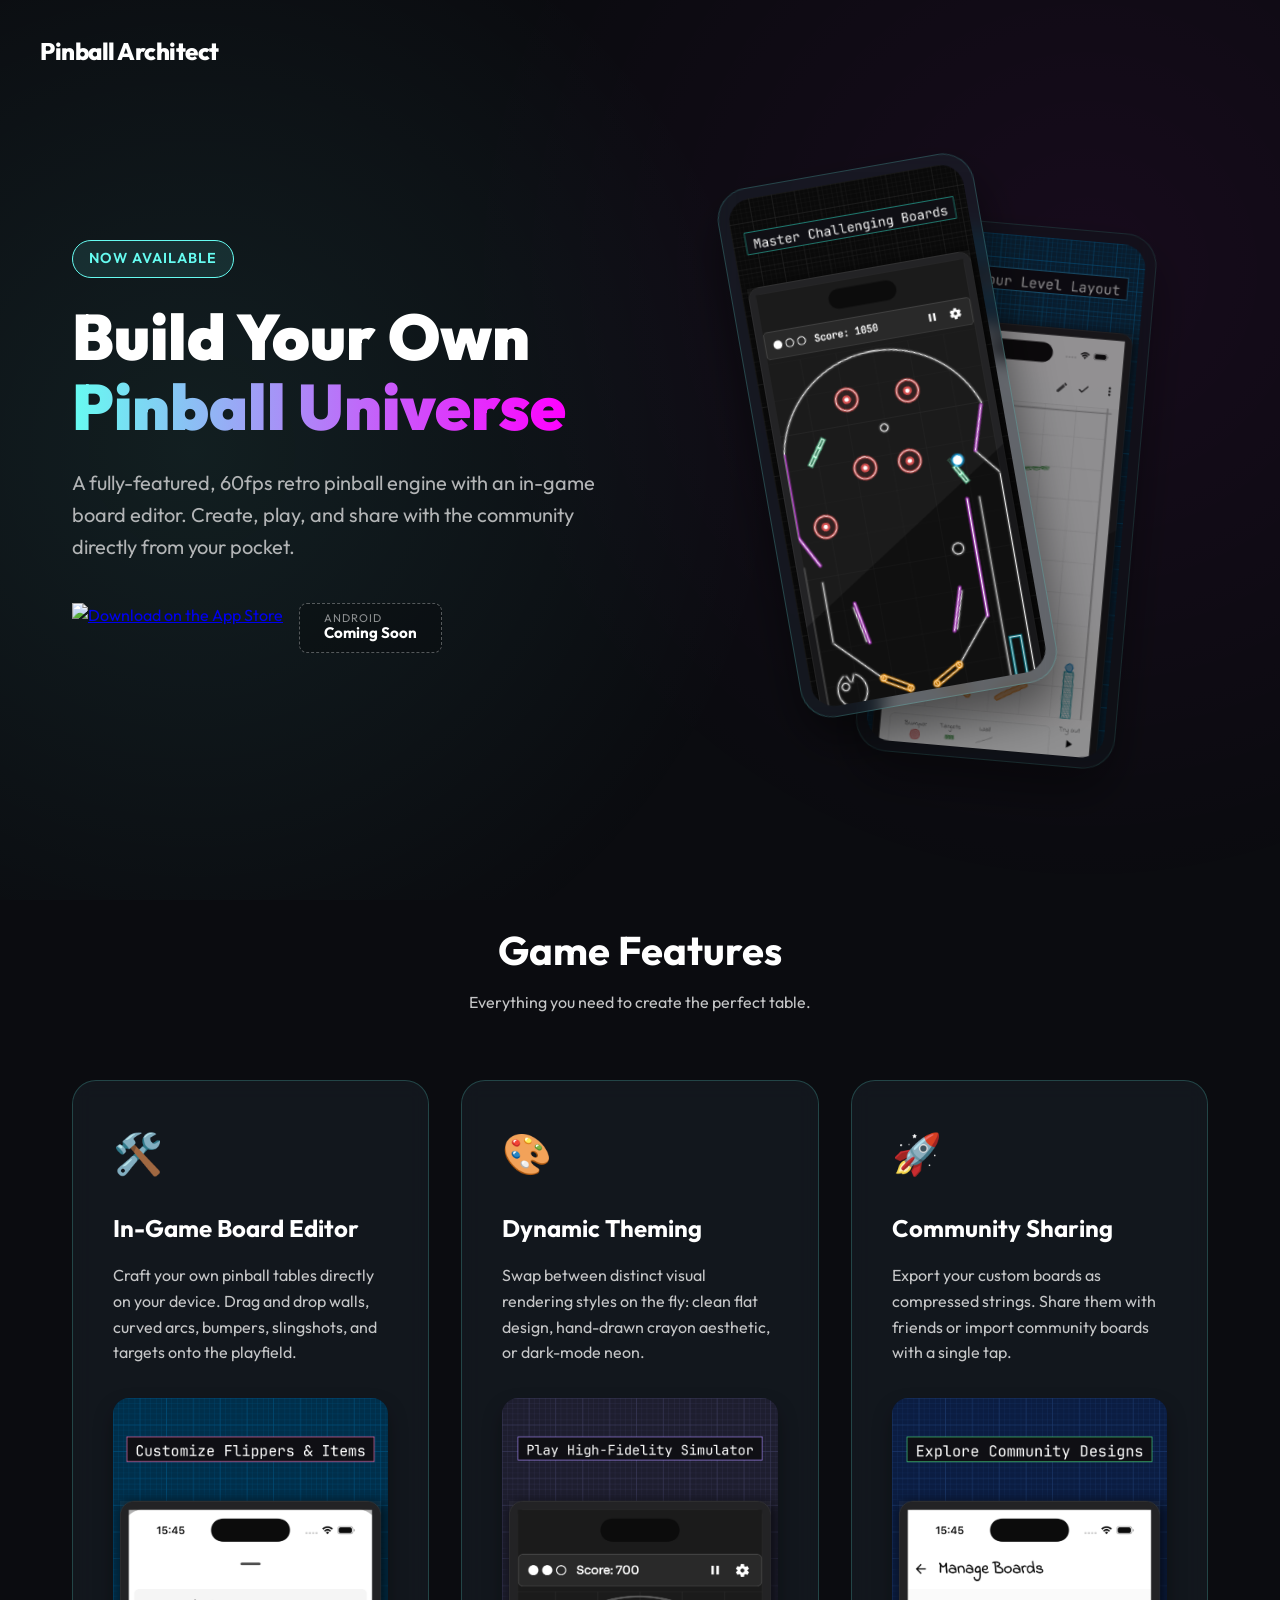
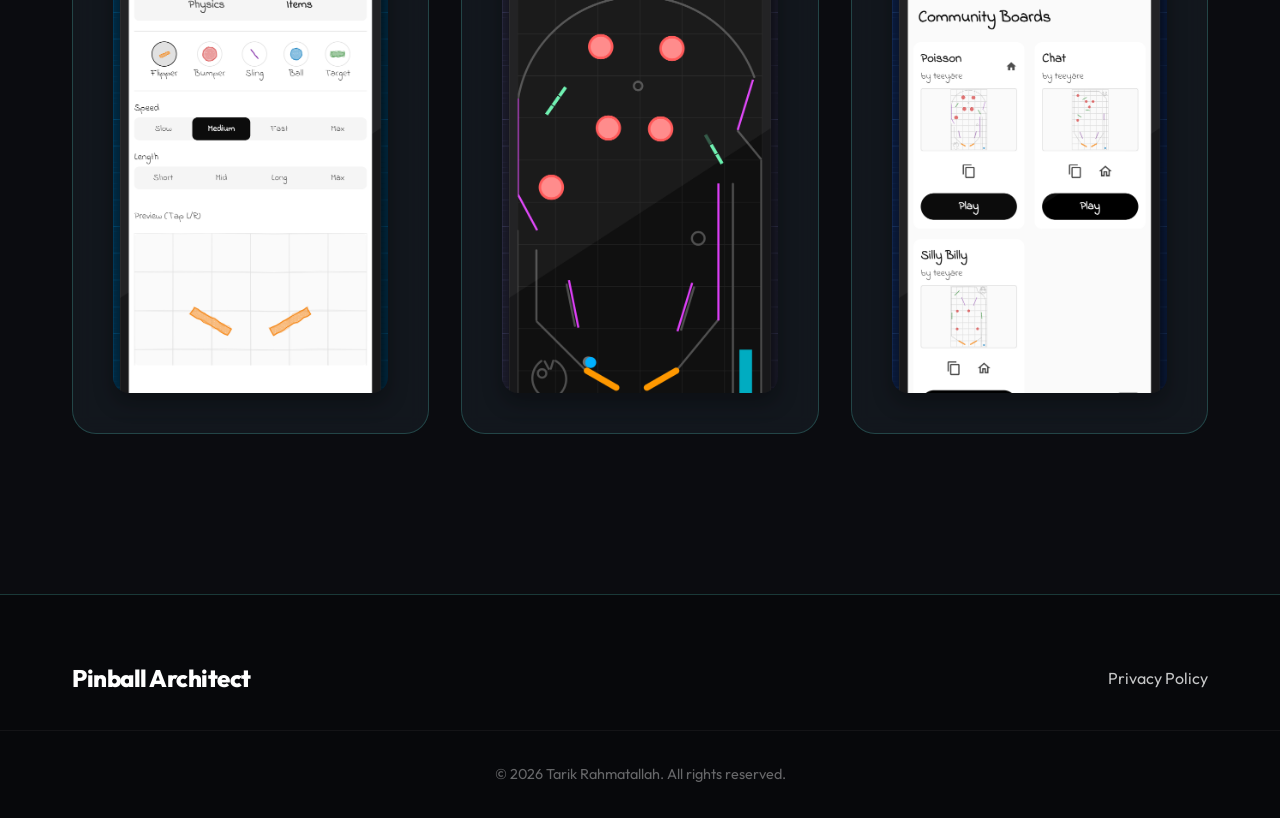
==== index.html @ 0e927c15 "Build Pinball Architect landing page" ====
<!DOCTYPE html>
<html lang="en">
<head>
    <meta charset="UTF-8">
    <meta name="viewport" content="width=device-width, initial-scale=1.0">
    <title>Pinball Architect | Custom 2D Pinball Game</title>
    <meta name="description" content="A fully-featured, custom 2D Pinball game and Board Editor. Build, play, and share custom pinball boards directly on your device.">
    
    <!-- Google Fonts -->
    <link rel="preconnect" href="https://fonts.googleapis.com">
    <link rel="preconnect" href="https://fonts.gstatic.com" crossorigin>
    <link href="https://fonts.googleapis.com/css2?family=Outfit:wght@300;400;600;800;900&display=swap" rel="stylesheet">
    
    <link rel="stylesheet" href="styles.css">
</head>
<body>
    <div class="glow-bg"></div>
    
    <nav class="navbar container">
        <div class="logo">
            Pinball Architect
        </div>
    </nav>

    <header class="hero container">
        <div class="hero-content">
            <div class="badge">Now Available</div>
            <h1 class="hero-title">Build Your Own<br><span class="highlight">Pinball Universe</span></h1>
            <p class="hero-subtitle">A fully-featured, 60fps retro pinball engine with an in-game board editor. Create, play, and share with the community directly from your pocket.</p>
            
            <div class="store-buttons">
                <a href="https://apps.apple.com/app/pinball-architect/id6760352198" target="_blank" class="store-btn ios-btn" title="Download on the App Store">
                    <img src="https://developer.apple.com/assets/elements/badges/download-on-the-app-store.svg" alt="Download on the App Store">
                </a>
                <div class="coming-soon-badge" title="Android Version Coming Soon">
                    <span>Android</span>
                    <strong>Coming Soon</strong>
                </div>
            </div>
        </div>
        <div class="hero-visual">
            <div class="phone-mockup floating-1">
                <img src="assets/images/themes_3.png" alt="Pinball Architect Neon Theme">
            </div>
            <div class="phone-mockup floating-2">
                <img src="assets/images/editor_1.png" alt="Pinball Architect Board Editor">
            </div>
        </div>
    </header>

    <section class="features container">
        <div class="section-header">
            <h2>Game Features</h2>
            <p>Everything you need to create the perfect table.</p>
        </div>

        <div class="feature-grid">
            <div class="feature-card glass-panel">
                <div class="feature-icon">🛠️</div>
                <h3>In-Game Board Editor</h3>
                <p>Craft your own pinball tables directly on your device. Drag and drop walls, curved arcs, bumpers, slingshots, and targets onto the playfield.</p>
                <img class="feature-img" src="assets/images/editor_3.png" alt="Editor">
            </div>
            
            <div class="feature-card glass-panel">
                <div class="feature-icon">🎨</div>
                <h3>Dynamic Theming</h3>
                <p>Swap between distinct visual rendering styles on the fly: clean flat design, hand-drawn crayon aesthetic, or dark-mode neon.</p>
                <div class="themes-showcase">
                    <img src="assets/images/themes_1.png" alt="Basic Theme">
                    <img class="fade-theme" src="assets/images/themes_2.png" alt="Crayon Theme">
                </div>
            </div>

            <div class="feature-card glass-panel">
                <div class="feature-icon">🚀</div>
                <h3>Community Sharing</h3>
                <p>Export your custom boards as compressed strings. Share them with friends or import community boards with a single tap.</p>
                <img class="feature-img" src="assets/images/community_1.png" alt="Community">
            </div>
        </div>
    </section>

    <footer class="footer">
        <div class="container footer-content">
            <div class="logo">
                Pinball Architect
            </div>
            <div class="footer-links">
                <a href="privacy.html">Privacy Policy</a>
            </div>
        </div>
        <div class="footer-bottom">
            <p>&copy; 2026 Tarik Rahmatallah. All rights reserved.</p>
        </div>
    </footer>

    <script src="script.js"></script>
</body>
</html>
---- styles.css ----
/* Reset & Variables */
:root {
    --bg-color: #0b0c10;
    --card-bg: rgba(31, 40, 51, 0.4);
    --card-border: rgba(102, 252, 241, 0.2);
    --text-main: #c5c6c7;
    --text-light: #ffffff;
    --accent-cyan: #66fcf1;
    --accent-teal: #45a29e;
    --accent-magenta: #ff00ff;
    
    --font-primary: 'Outfit', sans-serif;
    
    --transition: 0.3s cubic-bezier(0.25, 0.8, 0.25, 1);
}

* {
    margin: 0;
    padding: 0;
    box-sizing: border-box;
}

body {
    background-color: var(--bg-color);
    color: var(--text-main);
    font-family: var(--font-primary);
    line-height: 1.6;
    overflow-x: hidden;
    position: relative;
}

/* Background Effects */
.glow-bg {
    position: fixed;
    top: 0;
    left: 0;
    width: 100vw;
    height: 100vh;
    z-index: -1;
    background: 
        radial-gradient(circle at 15% 50%, rgba(102, 252, 241, 0.08) 0%, transparent 50%),
        radial-gradient(circle at 85% 30%, rgba(255, 0, 255, 0.05) 0%, transparent 50%);
    pointer-events: none;
}

/* Layout */
.container {
    max-width: 1200px;
    margin: 0 auto;
    padding: 0 2rem;
}

/* Navbar */
.navbar {
    padding: 2rem 0;
    display: flex;
    justify-content: space-between;
    align-items: center;
}

.logo {
    font-size: 1.5rem;
    font-weight: 800;
    color: var(--text-light);
    display: flex;
    align-items: center;
    gap: 0.5rem;
    letter-spacing: -0.5px;
}

/* Hero Section */
.hero {
    display: flex;
    align-items: center;
    justify-content: space-between;
    min-height: 80vh;
    gap: 4rem;
    padding-top: 2rem;
    padding-bottom: 4rem;
}

.hero-content {
    flex: 1;
    max-width: 600px;
}

.badge {
    display: inline-block;
    padding: 0.4rem 1rem;
    background: rgba(102, 252, 241, 0.1);
    color: var(--accent-cyan);
    border: 1px solid var(--accent-cyan);
    border-radius: 2rem;
    font-size: 0.9rem;
    font-weight: 600;
    margin-bottom: 1.5rem;
    text-transform: uppercase;
    letter-spacing: 1px;
}

.hero-title {
    font-size: 4rem;
    font-weight: 900;
    line-height: 1.1;
    color: var(--text-light);
    margin-bottom: 1.5rem;
}

.highlight {
    background: linear-gradient(to right, var(--accent-cyan), var(--accent-magenta));
    background-clip: text;
    -webkit-background-clip: text;
    -webkit-text-fill-color: transparent;
    display: inline-block;
}

.hero-subtitle {
    font-size: 1.25rem;
    margin-bottom: 2.5rem;
    opacity: 0.9;
}

.store-buttons {
    display: flex;
    gap: 1rem;
    align-items: center;
}

.store-btn {
    display: block;
    height: 50px;
    transition: transform 0.2s ease, opacity 0.2s ease;
}

.store-btn img {
    height: 100%;
    width: auto;
}

.store-btn:hover {
    transform: translateY(-2px);
    opacity: 0.9;
}

.coming-soon-badge {
    height: 50px;
    padding: 0 1.5rem;
    display: flex;
    flex-direction: column;
    justify-content: center;
    border: 1px dashed rgba(255, 255, 255, 0.3);
    border-radius: 8px;
    color: var(--text-main);
    user-select: none;
    background: rgba(0,0,0,0.2);
}

.coming-soon-badge span {
    font-size: 0.7rem;
    text-transform: uppercase;
    letter-spacing: 1px;
    opacity: 0.7;
    line-height: 1;
}

.coming-soon-badge strong {
    font-size: 0.95rem;
    line-height: 1.2;
    color: var(--text-light);
}

/* Hero Visuals */
.hero-visual {
    flex: 1;
    position: relative;
    height: 600px;
    display: flex;
    justify-content: center;
    align-items: center;
}

.phone-mockup {
    position: absolute;
    width: 260px;
    border-radius: 2rem;
    padding: 10px;
    background: var(--card-bg);
    border: 1px solid var(--card-border);
    box-shadow: 0 25px 50px rgba(0, 0, 0, 0.5);
    backdrop-filter: blur(10px);
}

.phone-mockup img {
    width: 100%;
    border-radius: 1.5rem;
    display: block;
}

.floating-1 {
    transform: rotate(-10deg) translateX(-50px) translateY(-20px);
    z-index: 2;
    animation: float 6s ease-in-out infinite;
}

.floating-2 {
    transform: rotate(5deg) translateX(70px) translateY(40px);
    z-index: 1;
    opacity: 0.8;
    filter: brightness(0.7);
    animation: float 7s ease-in-out infinite alternate;
}

@keyframes float {
    0% { transform: rotate(-10deg) translateX(-50px) translateY(-20px); }
    50% { transform: rotate(-8deg) translateX(-50px) translateY(-10px); }
    100% { transform: rotate(-10deg) translateX(-50px) translateY(-20px); }
}

.floating-2 {
    animation-name: float2;
}

@keyframes float2 {
    0% { transform: rotate(5deg) translateX(70px) translateY(40px); }
    50% { transform: rotate(7deg) translateX(70px) translateY(30px); }
    100% { transform: rotate(5deg) translateX(70px) translateY(40px); }
}

/* Features Section */
.features {
    padding: 6rem 2rem;
}

.section-header {
    text-align: center;
    margin-bottom: 4rem;
}

.section-header h2 {
    font-size: 2.5rem;
    color: var(--text-light);
    margin-bottom: 0.5rem;
}

.feature-grid {
    display: grid;
    grid-template-columns: repeat(auto-fit, minmax(320px, 1fr));
    gap: 2rem;
}

.glass-panel {
    background: var(--card-bg);
    border: 1px solid var(--card-border);
    border-radius: 1.5rem;
    padding: 2.5rem;
    backdrop-filter: blur(10px);
    transition: var(--transition);
}

.glass-panel:hover {
    transform: translateY(-5px);
    border-color: rgba(102, 252, 241, 0.5);
    box-shadow: 0 10px 30px rgba(102, 252, 241, 0.1);
}

.feature-icon {
    font-size: 2.5rem;
    margin-bottom: 1.5rem;
}

.feature-card h3 {
    color: var(--text-light);
    font-size: 1.5rem;
    margin-bottom: 1rem;
}

.feature-card p {
    margin-bottom: 2rem;
}

.feature-img {
    width: 100%;
    border-radius: 1rem;
    display: block;
    box-shadow: 0 10px 20px rgba(0,0,0,0.3);
}

.themes-showcase {
    position: relative;
    width: 100%;
}

.themes-showcase img {
    width: 100%;
    border-radius: 1rem;
    display: block;
    box-shadow: 0 10px 20px rgba(0,0,0,0.3);
}

.themes-showcase .fade-theme {
    position: absolute;
    top: 0;
    left: 0;
    opacity: 0;
    animation: fadePulse 6s infinite alternate ease-in-out;
}

@keyframes fadePulse {
    0%, 30% { opacity: 0; }
    70%, 100% { opacity: 1; }
}

/* Footer */
.footer {
    border-top: 1px solid var(--card-border);
    padding: 4rem 0 2rem;
    margin-top: 4rem;
    background: rgba(0,0,0,0.3);
}

.footer-content {
    display: flex;
    justify-content: space-between;
    align-items: center;
    margin-bottom: 2rem;
    flex-wrap: wrap;
    gap: 2rem;
}

.footer-links {
    display: flex;
    gap: 1.5rem;
}

.footer-links a {
    color: var(--text-main);
    text-decoration: none;
    transition: color 0.2s;
}

.footer-links a:hover {
    color: var(--accent-cyan);
}

.footer-bottom {
    text-align: center;
    padding-top: 2rem;
    border-top: 1px solid rgba(255,255,255,0.05);
    font-size: 0.9rem;
    color: rgba(197, 198, 199, 0.5);
}

/* Responsive */
@media (max-width: 900px) {
    .hero {
        flex-direction: column;
        text-align: center;
        gap: 2rem;
        padding-top: 1rem;
    }
    
    .hero-content {
        max-width: 100%;
    }
    
    .hero-title {
        font-size: 3rem;
    }
    
    .store-buttons {
        justify-content: center;
    }
    
    .hero-visual {
        height: 400px;
        width: 100%;
    }
    
    .floating-1 {
        transform: rotate(-5deg) translateX(-20px);
    }
    
    .floating-2 {
        transform: rotate(5deg) translateX(20px);
    }
}

@media (max-width: 600px) {
    .hero-title {
        font-size: 2.2rem;
    }
    
    .store-buttons {
        flex-direction: column;
    }
    
    .feature-grid {
        grid-template-columns: 1fr;
    }
}
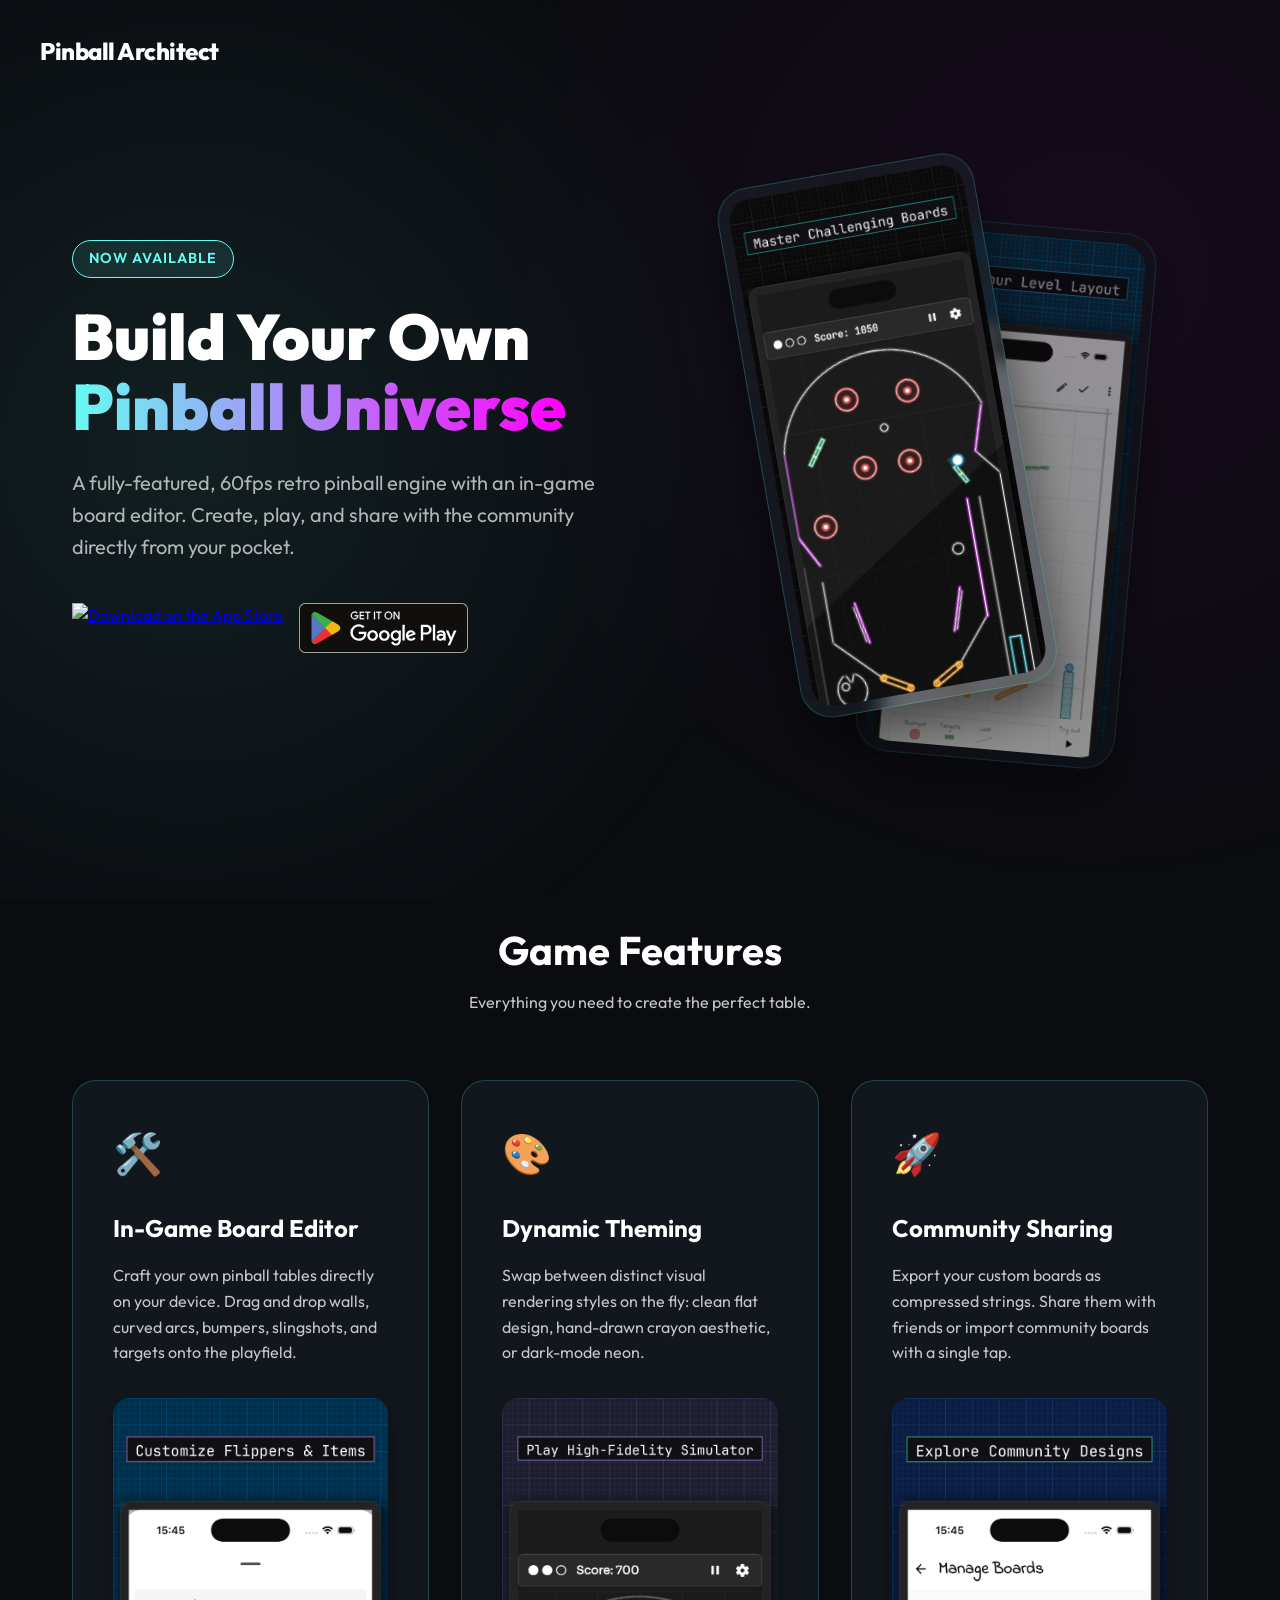
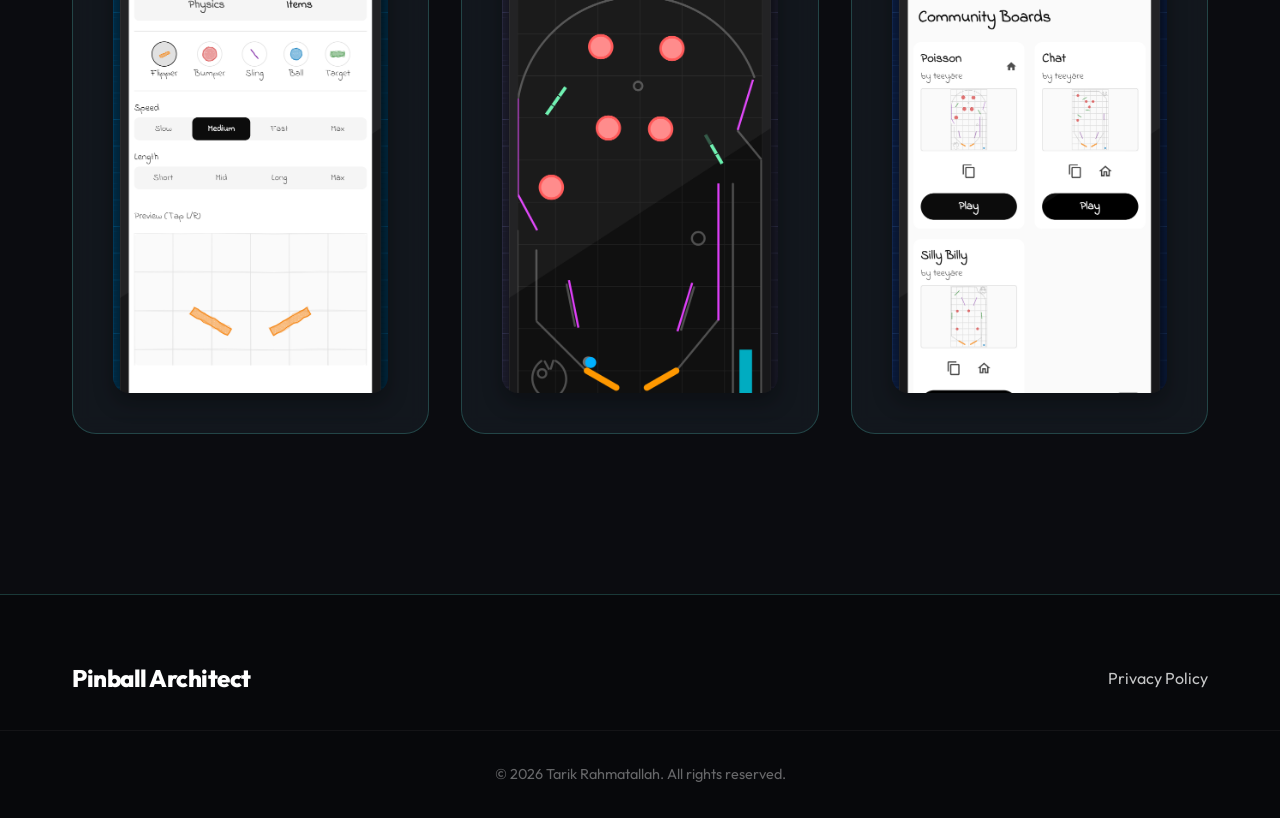
==== commit d13d7c4d: "Add Google play link" ====
--- a/index.html
+++ b/index.html
@@ -32,10 +32,9 @@
                 <a href="https://apps.apple.com/app/pinball-architect/id6760352198" target="_blank" class="store-btn ios-btn" title="Download on the App Store">
                     <img src="https://developer.apple.com/assets/elements/badges/download-on-the-app-store.svg" alt="Download on the App Store">
                 </a>
-                <div class="coming-soon-badge" title="Android Version Coming Soon">
-                    <span>Android</span>
-                    <strong>Coming Soon</strong>
-                </div>
+                <a href="https://play.google.com/store/apps/details?id=io.github.rtarik.pinball" target="_blank" class="store-btn android-btn" title="Get it on Google Play">
+                    <img src="assets/images/google-play-badge.svg" alt="Get it on Google Play" class="play-badge">
+                </a>
             </div>
         </div>
         <div class="hero-visual">
--- a/styles.css
+++ b/styles.css
@@ -142,32 +142,6 @@
     opacity: 0.9;
 }
 
-.coming-soon-badge {
-    height: 50px;
-    padding: 0 1.5rem;
-    display: flex;
-    flex-direction: column;
-    justify-content: center;
-    border: 1px dashed rgba(255, 255, 255, 0.3);
-    border-radius: 8px;
-    color: var(--text-main);
-    user-select: none;
-    background: rgba(0,0,0,0.2);
-}
-
-.coming-soon-badge span {
-    font-size: 0.7rem;
-    text-transform: uppercase;
-    letter-spacing: 1px;
-    opacity: 0.7;
-    line-height: 1;
-}
-
-.coming-soon-badge strong {
-    font-size: 0.95rem;
-    line-height: 1.2;
-    color: var(--text-light);
-}
 
 /* Hero Visuals */
 .hero-visual {
@@ -350,51 +324,116 @@
     color: rgba(197, 198, 199, 0.5);
 }
 
+@keyframes float-mobile {
+    0% { transform: translateY(0); }
+    50% { transform: translateY(-10px); }
+    100% { transform: translateY(0); }
+}
+
 /* Responsive */
 @media (max-width: 900px) {
+    .container {
+        padding: 0 1.5rem;
+        max-width: 100%;
+        width: 100%;
+        overflow-x: hidden;
+    }
+
     .hero {
         flex-direction: column;
         text-align: center;
-        gap: 2rem;
-        padding-top: 1rem;
+        gap: 3rem;
+        padding-top: 2rem;
+        padding-bottom: 2rem;
+        min-height: auto;
     }
     
     .hero-content {
         max-width: 100%;
+        position: relative;
+        z-index: 10;
+        margin-bottom: 2rem;
     }
     
     .hero-title {
-        font-size: 3rem;
+        font-size: 2.8rem;
     }
     
     .store-buttons {
         justify-content: center;
+        margin-top: 2rem;
     }
     
     .hero-visual {
         height: 400px;
         width: 100%;
+        position: relative;
+        margin-top: 2rem;
+        display: flex;
+        justify-content: center;
+        align-items: center;
+        overflow: visible;
+    }
+    
+    .phone-mockup {
+        width: 200px;
+        position: absolute !important;
+        top: 50% !important;
+        left: 50% !important;
+        margin: 0 !important;
     }
     
     .floating-1 {
-        transform: rotate(-5deg) translateX(-20px);
+        transform: translate(-70%, -50%) rotate(-10deg) !important;
+        z-index: 2;
+        animation: float-mobile 6s ease-in-out infinite !important;
     }
     
     .floating-2 {
-        transform: rotate(5deg) translateX(20px);
+        transform: translate(-30%, -40%) rotate(5deg) !important;
+        z-index: 1;
+        opacity: 0.8;
+        filter: brightness(0.7);
+        animation: float-mobile 7s ease-in-out infinite alternate !important;
     }
 }
 
 @media (max-width: 600px) {
     .hero-title {
-        font-size: 2.2rem;
-    }
-    
+        font-size: 2.22rem;
+    }
+    
+    .hero-subtitle {
+        font-size: 1.1rem;
+    }
+
     .store-buttons {
         flex-direction: column;
+        gap: 1rem;
+        align-items: center;
+    }
+    
+    .hero-visual {
+        height: 350px;
+    }
+    
+    .phone-mockup {
+        width: 160px;
+    }
+
+    .floating-1 {
+        transform: translate(-75%, -50%) rotate(-10deg) !important;
+    }
+    
+    .floating-2 {
+        transform: translate(-25%, -40%) rotate(5deg) !important;
     }
     
     .feature-grid {
         grid-template-columns: 1fr;
     }
-}
+    
+    .glass-panel {
+        padding: 1.5rem;
+    }
+}
